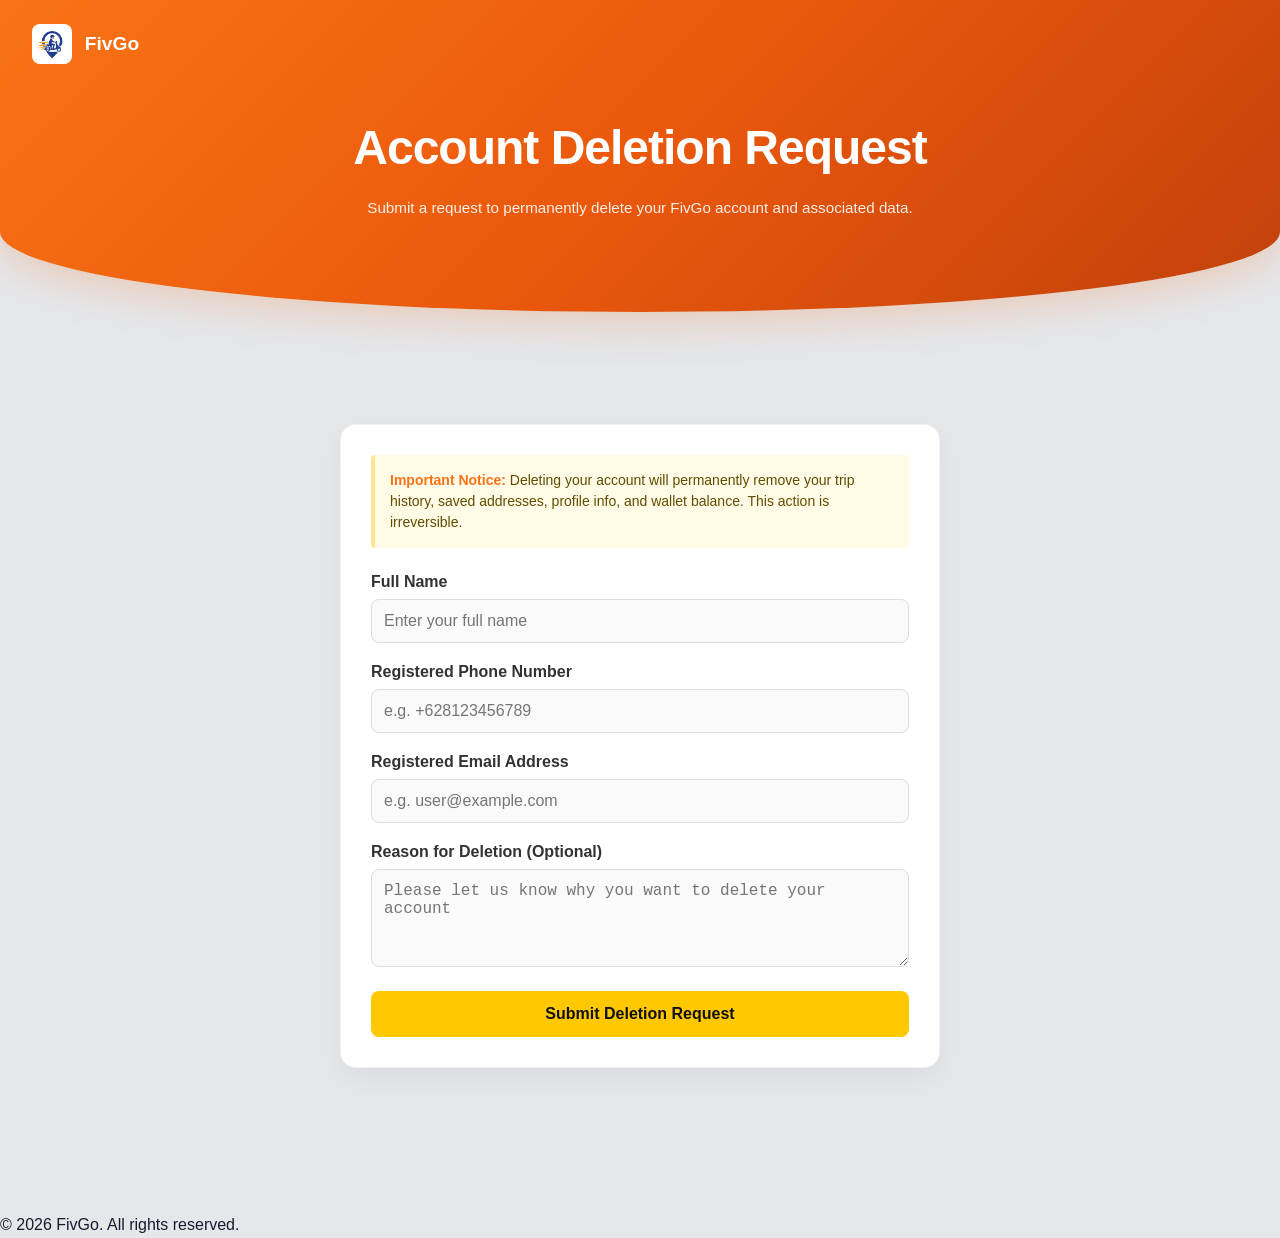
==== delete-account.html @ a9fd8360 "description about deleting account" ====
<!DOCTYPE html>
<html lang="en">
<head>
    <meta charset="UTF-8">
    <meta name="viewport" content="width=device-width, initial-scale=1.0">
    <title>FivGo - Account Deletion Request</title>
    <!-- Kita gunakan stylesheet yang sama dengan privacy policy Anda -->
    <link rel="stylesheet" href="styles.css">
    <style>
        .form-container {
            max-width: 600px;
            margin: 40px auto;
            padding: 30px;
            background: var(--bg-card, #ffffff);
            border-radius: 16px;
            box-shadow: 0 10px 30px rgba(0, 0, 0, 0.05);
            border: 1px solid rgba(0,0,0,0.05);
        }
        .form-group {
            margin-bottom: 20px;
        }
        .form-group label {
            display: block;
            margin-bottom: 8px;
            font-weight: 600;
            color: #333;
        }
        .form-group input, .form-group textarea {
            width: 100%;
            padding: 12px;
            border: 1px solid #ddd;
            border-radius: 8px;
            font-size: 16px;
            box-sizing: border-box;
            background-color: #fafafa;
        }
        .form-group input:focus, .form-group textarea:focus {
            border-color: #ffc800; /* Warna kuning khas FivGo */
            outline: none;
            background-color: #fff;
        }
        .btn-submit {
            background-color: #ffc800;
            color: #111;
            border: none;
            padding: 14px 20px;
            font-size: 16px;
            font-weight: bold;
            border-radius: 8px;
            cursor: pointer;
            width: 100%;
            transition: all 0.3s ease;
        }
        .btn-submit:hover {
            background-color: #e5b300;
            transform: translateY(-2px);
        }
        .info-box {
            background-color: #fffbe6;
            border-left: 4px solid #ffe58f;
            padding: 15px;
            border-radius: 4px;
            margin-bottom: 25px;
            font-size: 14px;
            color: #614d00;
            line-height: 1.5;
        }
        .success-message {
            display: none;
            text-align: center;
            padding: 30px;
        }
        .success-icon {
            font-size: 48px;
            color: #52c41a;
            margin-bottom: 15px;
        }
    </style>
</head>
<body>

    <!-- Header -->
    <header>
      <div class="header-container">
        <div class="header-logo">
          <div class="logo-icon" aria-hidden="true">
            <img src="assets/logo light.png" alt="FivGo Logo" />
          </div>
          <span>FivGo</span>
        </div>
      </div>

      <div class="header-content" style="padding-bottom: 40px;">
        <h1>Account Deletion Request</h1>
        <p>Submit a request to permanently delete your FivGo account and associated data.</p>
      </div>
    </header>

    <div class="container" style="display: block;">
        <div class="form-container">
            <div id="requestForm">
                <div class="info-box">
                    <strong>Important Notice:</strong> Deleting your account will permanently remove your trip history, saved addresses, profile info, and wallet balance. This action is irreversible.
                </div>
                
                <form id="deletionForm" onsubmit="handleSubmit(event)">
                    <div class="form-group">
                        <label for="fullName">Full Name</label>
                        <input type="text" id="fullName" placeholder="Enter your full name" required>
                    </div>
                    
                    <div class="form-group">
                        <label for="phone">Registered Phone Number</label>
                        <input type="tel" id="phone" placeholder="e.g. +628123456789" required>
                    </div>
                    
                    <div class="form-group">
                        <label for="email">Registered Email Address</label>
                        <input type="email" id="email" placeholder="e.g. user@example.com" required>
                    </div>
                    
                    <div class="form-group">
                        <label for="reason">Reason for Deletion (Optional)</label>
                        <textarea id="reason" rows="4" placeholder="Please let us know why you want to delete your account"></textarea>
                    </div>
                    
                    <button type="submit" class="btn-submit">Submit Deletion Request</button>
                </form>
            </div>

            <div id="successMessage" class="success-message">
                <div class="success-icon">✓</div>
                <h2>Request Submitted Successfully</h2>
                <p style="margin-top: 15px; line-height: 1.6; color: #555;">
                    Your account deletion request has been registered. For security reasons, our support team will contact you via your registered email or WhatsApp number within 48 hours to verify this request before permanently purging your data.
                </p>
            </div>
        </div>
    </div>

    <!-- Footer -->
    <footer style="margin-top: 60px;">
      <p>&copy; 2026 FivGo. All rights reserved.</p>
    </footer>

    <script>
        function handleSubmit(event) {
            event.preventDefault();
            
            // Mengambil data form
            const fullName = document.getElementById('fullName').value;
            const phone = document.getElementById('phone').value;
            const email = document.getElementById('email').value;
            const reason = document.getElementById('reason').value;

            // Di sini Anda bisa mengirim data ini ke API backend Laravel Anda atau 
            // layanan email eksternal jika diinginkan.
            // Sebagai standar kepatuhan Google, menampilkan pesan sukses konfirmasi
            // bahwa data akan diproses secara manual sudah 100% sah.
            
            document.getElementById('requestForm').style.display = 'none';
            document.getElementById('successMessage').style.display = 'block';
        }
    </script>
</body>
</html>
---- styles.css ----
* {
  margin: 0;
  padding: 0;
  box-sizing: border-box;
}

:root {
  --primary-color: #f97316;
  --primary-color-rgb: 249, 115, 22;
  --primary-hover: #ea580c;
  --primary-dark: #c2410c;
  --accent-gradient: linear-gradient(135deg, #f97316 0%, #ea580c 50%, #c2410c 100%);
  --accent-soft: rgba(249, 115, 22, 0.12);
  --accent-active: rgba(249, 115, 22, 0.22);
  --text-dark: #1a1a2e;
  --text-light: #ffffff;
  --page-bg-light: #E5E7EB;
  --page-bg-dark: #00033d;
  --bg-light: #E5E7EB;
  --bg-dark: #00033d;
  --border-light: #e0e0e0;
  --border-dark: #2a2a3e;
}

body {
  font-family: -apple-system, BlinkMacSystemFont, "Segoe UI", Roboto, Oxygen,
    Ubuntu, Cantarell, sans-serif;
  background-color: var(--bg-light);
  color: var(--text-dark);
  transition: background-color 0.3s ease, color 0.3s ease;
}

body.dark-mode {
  --primary-color: #0033ff;
  --primary-color-rgb: 0, 51, 255;
  --primary-hover: #0600ab;
  --primary-dark: #00033d;
  --accent-gradient: linear-gradient(to left, #0033ff 0%, #0600ab 50%, #00033d 100%);
  --accent-soft: rgba(0, 51, 255, 0.12);
  --accent-active: rgba(0, 51, 255, 0.22);
  background-color: var(--bg-dark);
  color: var(--text-light);
}

.banner-top a {
  color: #e74c3c;
  font-weight: 600;
  text-decoration: none;
  transition: opacity 0.3s ease;
}

.banner-top a:hover {
  opacity: 0.8;
}

body.dark-mode .banner-top {
  background: rgba(255, 255, 255, 0.05);
}

/* ===== HEADER ===== */
header {
  background: var(--accent-gradient) !important;
  color: white;
  position: relative;
  z-index: 100;
  border-radius: 0 0 50% 50% / 0 0 80px 80px;
  padding-bottom: 3.5rem;
  overflow: hidden;
  box-shadow: 0 10px 40px rgba(var(--primary-color-rgb), 0.25);
  margin-bottom: 1rem;
}

.header-container {
  max-width: 1400px;
  margin: 0 auto;
  display: flex;
  align-items: center;
  justify-content: space-between;
  gap: 2rem;
  padding: 1.5rem 2rem;
  position: relative;
  z-index: 2;
}

.header-logo {
  display: flex;
  align-items: center;
  gap: 0.8rem;
  font-weight: bold;
  font-size: 1.2rem;
  flex-shrink: 0;
}

.logo-icon {
  width: 40px;
  height: 40px;
  background: rgba(255, 255, 255, 0.2);
  border-radius: 8px;
  display: flex;
  align-items: center;
  justify-content: center;
  font-size: 1.5rem;
}

.icon {
  width: 1em;
  height: 1em;
  fill: none;
  stroke: currentColor;
  stroke-width: 2;
  stroke-linecap: round;
  stroke-linejoin: round;
}

.logo-icon .icon {
  width: 24px;
  height: 24px;
}

.logo-icon img {
  display: block;
  width: 100%;
  height: 100%;
  border-radius: 8px;
  object-fit: contain;
}

.header-content {
  text-align: center;
  padding: 2rem 2rem 1rem 2rem;
  position: relative;
  z-index: 2;
}

.header-content h1 {
  font-size: 3rem;
  font-weight: 700;
  margin-bottom: 1.5rem;
  letter-spacing: -1px;
}

.date-card {
  display: inline-block;
  background: rgba(255, 255, 255, 0.15);
  backdrop-filter: blur(10px);
  padding: 0.8rem 1.5rem;
  border-radius: 25px;
  border: 1px solid rgba(255, 255, 255, 0.2);
  margin-bottom: 1.5rem;
  font-size: 0.95rem;
}

body.dark-mode .date-card {
  background: rgba(255, 255, 255, 0.08);
  border-color: rgba(255, 255, 255, 0.1);
}

.date-card p {
  margin: 0;
  font-size: 0.95rem;
}

.header-content p {
  font-size: 0.95rem;
  opacity: 0.9;
}

.header-wave {
  display: none;
}

.header-title {
  flex: 1;
  text-align: center;
  font-size: 1.8rem;
  font-weight: 300;
  letter-spacing: 1px;
}

.header-actions {
  display: flex;
  align-items: center;
  gap: 1rem;
  flex-shrink: 0;
}

.btn-download {
  background: rgba(255, 255, 255, 0.2);
  border: 2px solid rgba(255, 255, 255, 0.3);
  color: white;
  padding: 0.6rem 1.2rem;
  border-radius: 25px;
  cursor: pointer;
  font-size: 0.9rem;
  transition: all 0.3s ease;
  white-space: nowrap;
}

.btn-download:hover {
  background: rgba(255, 255, 255, 0.3);
  transform: translateY(-2px);
}

.theme-toggle {
  width: 50px;
  height: 28px;
  background: rgba(255, 255, 255, 0.2);
  border: 2px solid rgba(255, 255, 255, 0.3);
  border-radius: 14px;
  cursor: pointer;
  display: flex;
  align-items: center;
  padding: 2px;
  transition: all 0.3s ease;
}

.theme-toggle:hover {
  background: rgba(255, 255, 255, 0.3);
}

.theme-toggle-circle {
  width: 22px;
  height: 22px;
  background: white;
  border-radius: 50%;
  transition: transform 0.3s ease;
  display: flex;
  align-items: center;
  justify-content: center;
  font-size: 0.8rem;
  color: var(--primary-color);
}

.theme-toggle-circle .icon {
  width: 15px;
  height: 15px;
}

.theme-toggle.active .theme-toggle-circle {
  transform: translateX(22px);
}

/* ===== MAIN CONTAINER ===== */
.container {
  max-width: 1400px;
  margin: 0 auto;
  display: grid;
  grid-template-columns: 280px 1fr;
  gap: 3rem;
  padding: 3rem 2rem;
  margin-top: 40px;
}

/* ===== SIDEBAR ===== */
.sidebar {
  position: sticky;
  top: 120px;
  height: fit-content;
}

.sidebar-title {
  font-size: 0.9rem;
  font-weight: 600;
  color: var(--text-dark);
  margin-bottom: 1.5rem;
  text-transform: uppercase;
  letter-spacing: 0.5px;
}

body.dark-mode .sidebar-title {
  color: var(--text-light);
}

.sidebar-nav {
  list-style: none;
}

.sidebar-nav li {
  margin-bottom: 0.5rem;
}

.sidebar-nav a {
  display: block;
  padding: 0.8rem 1rem;
  color: var(--text-dark);
  text-decoration: none;
  border-left: 3px solid transparent;
  border-radius: 4px;
  transition: all 0.3s ease;
  font-size: 0.95rem;
}

body.dark-mode .sidebar-nav a {
  color: var(--text-light);
}

.sidebar-nav a:hover {
  background: var(--accent-soft);
  border-left-color: var(--primary-color);
  padding-left: 1.3rem;
}

.sidebar-nav a.active {
  background: var(--accent-active);
  border-left-color: var(--primary-color);
  font-weight: 600;
  color: var(--primary-color);
}

/* ===== CONTENT AREA ===== */
.content {
  min-height: 100vh;
  line-height: 1.8;
}

.section {
  margin-bottom: 3.5rem;
  scroll-margin-top: 120px;
}

.section-title {
  font-size: 1.8rem;
  font-weight: 700;
  margin-bottom: 1.8rem;
  color: var(--primary-color);
  letter-spacing: -0.5px;
  border-left: 4px solid var(--primary-color);
  padding-left: 1.2rem;
  display: inline-block;
}

body.dark-mode .section-title {
  color: var(--primary-color);
  border-left-color: var(--primary-color);
}

.section-subtitle {
  font-size: 0.95rem;
  color: #666;
  margin-bottom: 1.8rem;
  line-height: 1.7;
  font-weight: 500;
}

body.dark-mode .section-subtitle {
  color: #aaa;
}

.section-text {
  line-height: 1.8;
  margin-bottom: 1.5rem;
  color: #444;
  font-size: 0.95rem;
}

body.dark-mode .section-text {
  color: #ccc;
}

.subsection-title {
  font-size: 1.2rem;
  font-weight: 700;
  margin-top: 2.5rem;
  margin-bottom: 1.2rem;
  color: #1a1a2e;
}

body.dark-mode .subsection-title {
  color: #e2e8f0;
}

/* ===== HIGHLIGHT BOX (kotak info konten) ===== */
.highlight-box {
  background: rgba(var(--primary-color-rgb), 0.08);
  border-left: 4px solid var(--primary-color);
  padding: 1.8rem;
  margin: 2.5rem 0;
  border-radius: 6px;
  line-height: 1.8;
}

body.dark-mode .highlight-box {
  background: rgba(255, 255, 255, 0.07);
  border-left: 4px solid rgba(0, 51, 255, 0.7);
}

.highlight-box p {
  margin: 0.8rem 0;
  color: #444;
  font-size: 0.95rem;
}

body.dark-mode .highlight-box p {
  color: #c8d0e8;
}

.highlight-box strong {
  color: var(--primary-color);
  font-weight: 700;
}

body.dark-mode .highlight-box strong {
  color: #6b8fff;
}

.highlight-box ul {
  margin: 1rem 0;
  list-style: none;
  padding-left: 0;
}

.highlight-box li {
  padding-left: 1.8rem;
  position: relative;
  margin-bottom: 0.8rem;
  color: #444;
  font-size: 0.95rem;
}

body.dark-mode .highlight-box li {
  color: #c8d0e8;
}

.highlight-box li:before {
  content: "✓";
  position: absolute;
  left: 0;
  color: var(--primary-color);
  font-weight: 700;
}

body.dark-mode .highlight-box li:before {
  color: #6b8fff;
}

/* ===== NOTE BOX (kotak catatan) ===== */
.note-box {
  display: flex;
  align-items: flex-start;
  gap: 0.35rem;
  background: rgba(var(--primary-color-rgb), 0.12);
  border-left: 4px solid var(--primary-color);
  border-radius: 0 10px 10px 0;
  padding: 1.4rem 1.6rem;
  margin: 1.8rem 0 2.2rem;
  color: #14213d;
  font-size: 1rem;
  font-weight: 600;
  line-height: 1.7;
}

body.dark-mode .note-box {
  background: rgba(0, 51, 255, 0.14);
  border-left-color: rgba(0, 51, 255, 0.8);
  color: #9fa8c7;
}

.note-label {
  flex-shrink: 0;
  color: var(--primary-color);
}

body.dark-mode .note-label {
  color: #6b8fff;
}

.note-text {
  color: inherit;
}

/* ===== LIST ITEMS ===== */
.list-item {
  margin-left: 0;
  margin-bottom: 0;
  color: #444;
  font-size: 0.95rem;
  line-height: 1.7;
  list-style: none;
  padding-left: 0;
}

body.dark-mode .list-item {
  color: #ccc;
}

.list-item li {
  margin-bottom: 0.8rem;
  padding-left: 1.8rem;
  position: relative;
}

.list-item li:before {
  content: "•";
  position: absolute;
  left: 0;
  color: var(--primary-color);
  font-weight: bold;
}

/* ===== STRONG ===== */
strong {
  font-weight: 700;
  color: var(--primary-color);
}

body.dark-mode strong {
  color: var(--primary-color);
}

/* ===== KEY HIGHLIGHTS SECTION ===== */
.key-highlights {
  padding: 4rem 2rem;
  margin: 3rem 0;
  background: transparent;
}

body.dark-mode .key-highlights {
  background: transparent;
}

.highlights-title {
  text-align: center;
  font-size: 2rem;
  font-weight: 700;
  color: var(--primary-color);
  margin-bottom: 3rem;
  display: flex;
  align-items: center;
  justify-content: center;
  gap: 0.7rem;
}

.title-icon {
  width: 38px;
  height: 38px;
  display: inline-flex;
  align-items: center;
  justify-content: center;
  background: var(--accent-soft);
  border: 1px solid rgba(var(--primary-color-rgb), 0.28);
  border-radius: 10px;
  color: var(--primary-color);
}

.title-icon .icon {
  width: 22px;
  height: 22px;
}

.highlights-grid {
  display: grid;
  grid-template-columns: repeat(auto-fit, minmax(250px, 1fr));
  gap: 2rem;
}

/* ===== HIGHLIGHT CARD — LIGHT MODE ===== */
.highlight-card {
  background: #f5f5f5;
  border: 2px solid #e0e0e0;
  border-radius: 12px;
  padding: 2rem;
  transition: all 0.3s ease;
}

.highlight-card:hover {
  background: #ffffff;
  border-color: var(--primary-color);
  transform: translateY(-5px);
  box-shadow: 0 12px 24px rgba(var(--primary-color-rgb), 0.15);
}

.highlight-icon {
  width: 48px;
  height: 48px;
  align-items: center;
  background: var(--accent-soft);
  border: 1px solid rgba(var(--primary-color-rgb), 0.18);
  border-radius: 12px;
  color: var(--primary-color);
  display: inline-flex;
  justify-content: center;
  margin-bottom: 1rem;
}

.highlight-icon .icon {
  width: 26px;
  height: 26px;
}

.highlight-card h3 {
  color: #1a1a2e;
  font-size: 1.2rem;
  font-weight: 700;
  margin-bottom: 0.8rem;
}

.highlight-card p {
  color: #484553;
  font-size: 0.9rem;
  line-height: 1.6;
  margin: 0;
}

/* ===== HIGHLIGHT CARD — DARK MODE ===== */
body.dark-mode .highlight-card {
  background: rgba(255, 255, 255, 0.06);
  border: 1.5px solid rgba(255, 255, 255, 0.12);
}

body.dark-mode .highlight-card:hover {
  background: rgba(255, 255, 255, 0.10);
  border-color: rgba(0, 51, 255, 0.6);
  box-shadow: 0 12px 32px rgba(0, 51, 255, 0.18);
  transform: translateY(-5px);
}

body.dark-mode .highlight-card h3 {
  color: #e8eaf6;
}

body.dark-mode .highlight-card p {
  color: #9fa8c7;
}

body.dark-mode .highlight-icon {
  background: rgba(0, 51, 255, 0.18);
  border-color: rgba(0, 51, 255, 0.35);
  color: #6b8fff;
}

@media (max-width: 768px) {
  .key-highlights {
    padding: 2rem 1rem;
    margin: 2rem 0;
  }

  .highlights-title {
    font-size: 1.5rem;
    margin-bottom: 2rem;
  }

  .highlights-grid {
    grid-template-columns: 1fr;
    gap: 1.5rem;
  }
}

@media (max-width: 900px) {
  header {
    border-radius: 0 0 50% 50% / 0 0 50px 50px;
    padding-bottom: 2.5rem;
  }

  .container {
    grid-template-columns: 1fr;
    gap: 2rem;
    padding: 2rem 1rem;
  }

  .sidebar {
    position: static;
  }

  .header-container {
    flex-direction: column;
    gap: 1rem;
    text-align: center;
  }

  .header-title {
    font-size: 1.5rem;
  }

  .header-actions {
    width: 100%;
    justify-content: center;
  }

  .sidebar-nav a:hover {
    padding-left: 1rem;
  }

  .section-title {
    font-size: 1.5rem;
  }
}

@media (max-width: 600px) {
  header {
    border-radius: 0 0 50% 50% / 0 0 35px 35px;
    padding-bottom: 2rem;
  }

  .header-container {
    gap: 0.5rem;
  }

  .header-title {
    font-size: 1.2rem;
  }

  .btn-download {
    padding: 0.5rem 0.8rem;
    font-size: 0.8rem;
  }

  .container {
    padding: 1.5rem 1rem;
  }

  .section-title {
    font-size: 1.3rem;
  }

  .section-text {
    font-size: 0.9rem;
  }
}

/* ===== DOCUMENT LAYOUT ===== */
body {
  background: var(--bg-light);
}

body:not(.dark-mode) {
  background: var(--page-bg-light);
}

body.dark-mode {
  background: var(--page-bg-dark);
}

.container {
  max-width: 1160px;
  grid-template-columns: 272px minmax(0, 1fr);
  gap: 3.5rem;
  align-items: start;
  padding-top: 2rem;
}

.sidebar {
  top: 2rem;
  max-height: calc(100vh - 4rem);
  overflow-y: auto;
  padding-right: 0.25rem;
  scrollbar-width: thin;
  scrollbar-color: rgba(var(--primary-color-rgb), 0.45) transparent;
}

.sidebar-title {
  color: #7b8192;
  font-size: 0.78rem;
  font-weight: 800;
  letter-spacing: 0.14em;
  margin: 0 0 1.25rem 0.8rem;
}

body.dark-mode .sidebar-title {
  color: #7b8192;
}

.sidebar-nav {
  display: flex;
  flex-direction: column;
  gap: 0.35rem;
}

.sidebar-nav li {
  margin-bottom: 0;
}

.sidebar-nav a {
  border-left: 3px solid transparent;
  border-radius: 7px;
  color: #7f8797;
  font-size: 0.94rem;
  font-weight: 700;
  line-height: 1.35;
  padding: 0.82rem 0.85rem;
}

body.dark-mode .sidebar-nav a {
  color: #9399a8;
}

.sidebar-nav a:hover {
  background: var(--accent-soft);
  border-left-color: rgba(var(--primary-color-rgb), 0.7);
  color: var(--primary-color);
  padding-left: 0.85rem;
}

.sidebar-nav a.active {
  background: var(--accent-active);
  border-left-color: var(--primary-color);
  color: var(--primary-color);
  font-weight: 800;
}

body.dark-mode .sidebar-nav a.active {
  background: var(--accent-active);
  color: var(--primary-color);
}

/* ===== CONTENT BOX ===== */
.content {
  background: rgba(255, 255, 255, 0.86);
  border: 1px solid rgba(var(--primary-color-rgb), 0.14);
  border-radius: 18px;
  box-shadow: 0 24px 70px rgba(16, 24, 40, 0.08);
  min-height: auto;
  padding: 3rem;
}

body.dark-mode .content {
  background: rgba(255, 255, 255, 0.05);
  border-color: rgba(255, 255, 255, 0.10);
  box-shadow: none;
}

.section {
  margin-bottom: 3.3rem;
  scroll-margin-top: 2rem;
}

.section:last-child {
  margin-bottom: 0;
}

.section-title {
  align-items: center;
  border-bottom: 1px solid rgba(var(--primary-color-rgb), 0.14);
  border-left: 4px solid var(--primary-color);
  color: #111827;
  display: flex;
  font-size: 1.75rem;
  font-weight: 800;
  letter-spacing: 0;
  margin-bottom: 1.35rem;
  padding: 0 0 0.55rem 0.85rem;
  width: 100%;
}

body.dark-mode .section-title {
  border-bottom-color: rgba(255, 255, 255, 0.08);
  border-left-color: var(--primary-color);
  color: #ffffff;
}

.section-subtitle,
.section-text,
.list-item,
.highlight-box p {
  color: #4b5563;
  font-size: 1rem;
}

body.dark-mode .section-subtitle,
body.dark-mode .section-text,
body.dark-mode .list-item,
body.dark-mode .highlight-box p {
  color: #b8c4d8;
}

.subsection-title {
  color: #111827;
  font-size: 1.18rem;
  letter-spacing: 0;
  margin-top: 2.2rem;
}

body.dark-mode .subsection-title {
  color: #e8eaf6;
}

.list-item li:before {
  color: var(--primary-color);
}

strong {
  color: var(--primary-color);
}

body.dark-mode strong {
  color: #6b8fff;
}

/* ===== FOOTER ===== */
.site-footer {
  position: relative;
  margin-top: 2.5rem;
  padding: 3rem 5.5rem;
  background: var(--accent-gradient) !important;
  border-top: 1px solid rgba(var(--primary-color-rgb), 0.35);
  text-align: center;
}

.footer-inner {
  max-width: 900px;
  margin: 0 auto;
}

.footer-inner p {
  color: rgba(255, 255, 255, 0.86);
  font-size: 0.95rem;
  line-height: 1.7;
  margin: 0;
}

.footer-inner p + p {
  margin-top: 0.65rem;
}

.footer-top-link {
  position: fixed;
  right: 1.75rem;
  bottom: 1.75rem;
  z-index: 120;
  width: 44px;
  height: 44px;
  display: inline-flex;
  align-items: center;
  justify-content: center;
  background: var(--accent-gradient) !important;
  border-radius: 50%;
  color: #ffffff;
  font-size: 1.45rem;
  font-weight: 700;
  line-height: 1;
  text-decoration: none;
  box-shadow: 0 12px 30px rgba(var(--primary-color-rgb), 0.28);
  opacity: 1;
  pointer-events: auto;
  transform: translateY(0);
  transition: background 0.2s ease, opacity 0.2s ease, transform 0.2s ease;
}

.footer-top-link.is-hidden {
  opacity: 0;
  pointer-events: none;
  transform: translateY(12px);
}

.footer-top-link:hover {
  background: var(--primary-hover) !important;
  transform: translateY(-2px);
}

@media (max-width: 900px) {
  .container {
    grid-template-columns: 1fr;
    gap: 1.5rem;
    max-width: 760px;
    padding: 1.5rem 1rem;
  }

  .sidebar {
    background: rgba(255, 255, 255, 0.82);
    border: 1px solid rgba(var(--primary-color-rgb), 0.14);
    border-radius: 14px;
    max-height: none;
    overflow: visible;
    padding: 1rem;
  }

  body.dark-mode .sidebar {
    background: rgba(255, 255, 255, 0.05);
    border-color: rgba(255, 255, 255, 0.10);
  }

  .sidebar-title {
    margin-left: 0;
  }

  .sidebar-nav {
    display: grid;
    grid-template-columns: repeat(2, minmax(0, 1fr));
  }

  .content {
    border-radius: 14px;
    padding: 2rem;
  }

  .site-footer {
    padding: 2.5rem 4.5rem 2.5rem 1rem;
  }
}

@media (max-width: 600px) {
  .sidebar-nav {
    grid-template-columns: 1fr;
  }

  .content {
    padding: 1.4rem;
  }

  .section-title {
    font-size: 1.35rem;
  }

  .site-footer {
    padding: 2.25rem 1rem 5rem;
  }

  .footer-top-link {
    bottom: 1rem;
    right: 1rem;
  }

  .footer-top-link:hover {
    transform: translateY(-2px);
  }
}
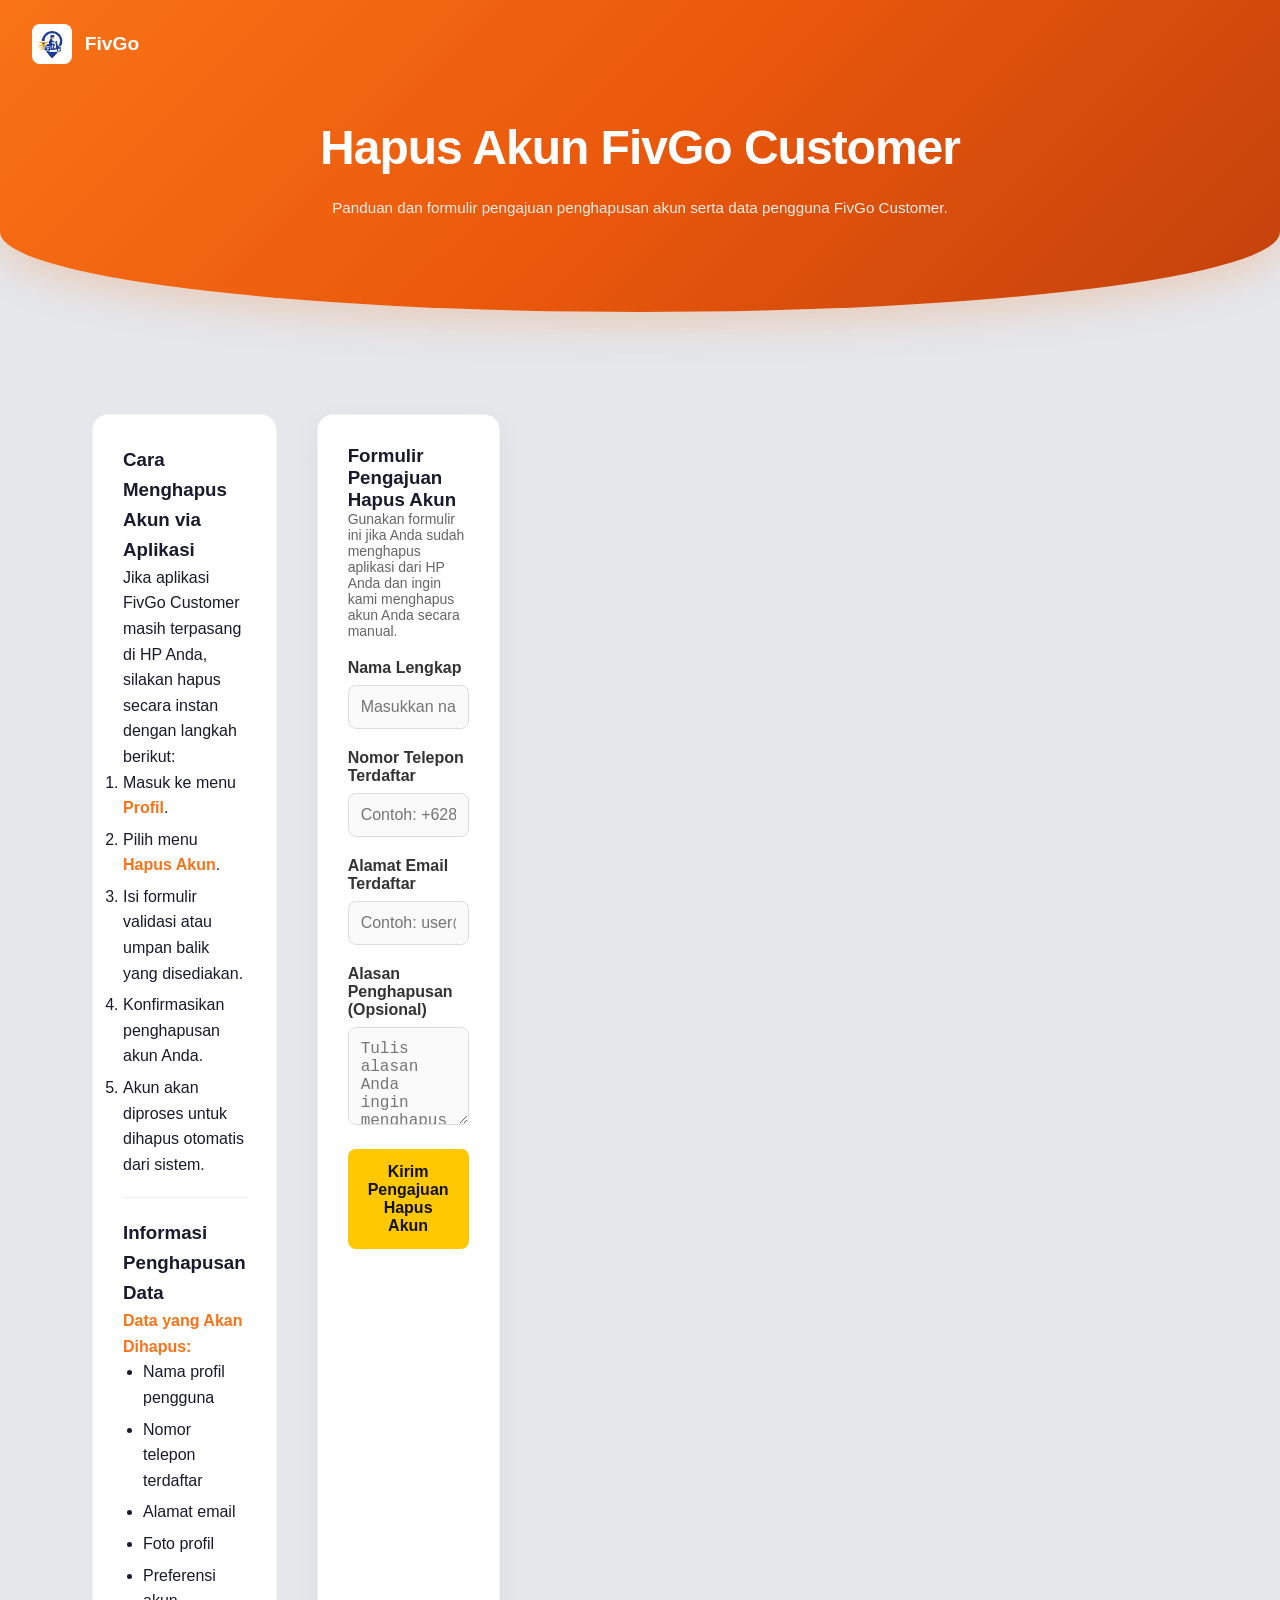
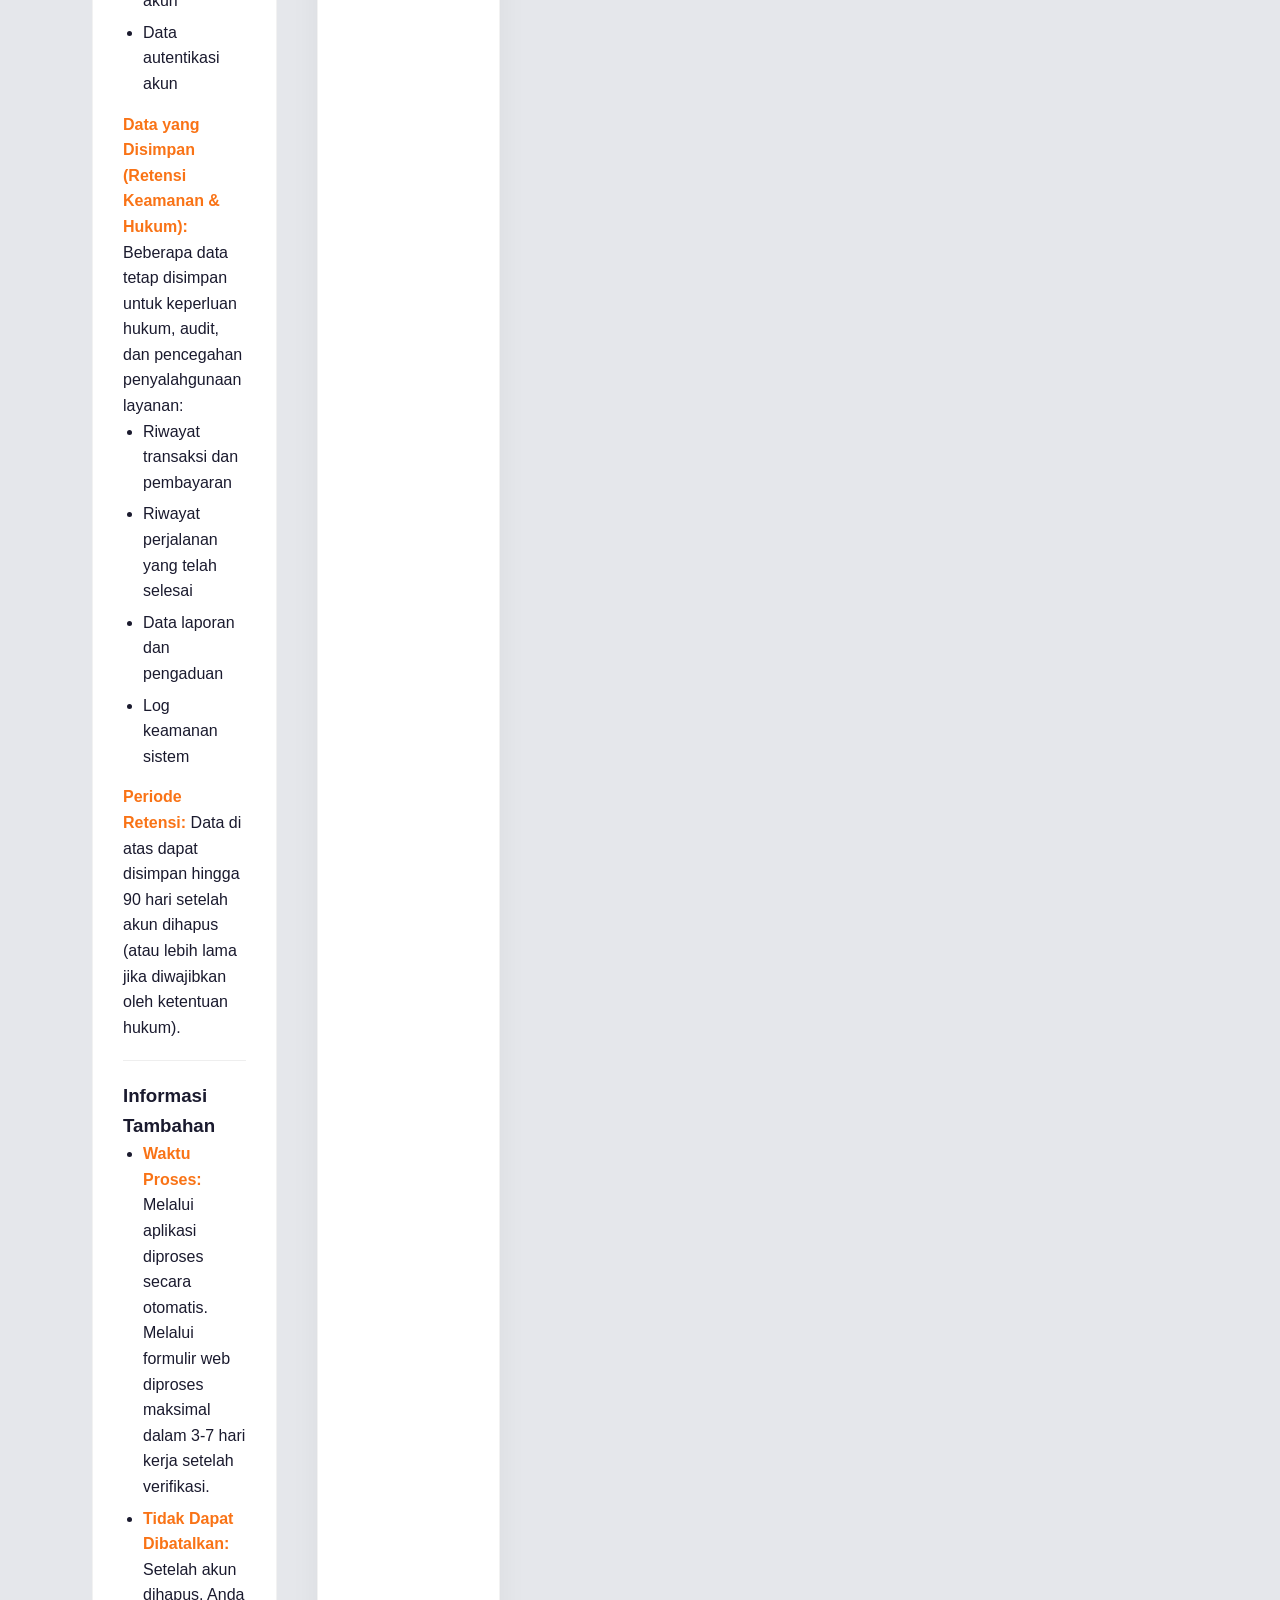
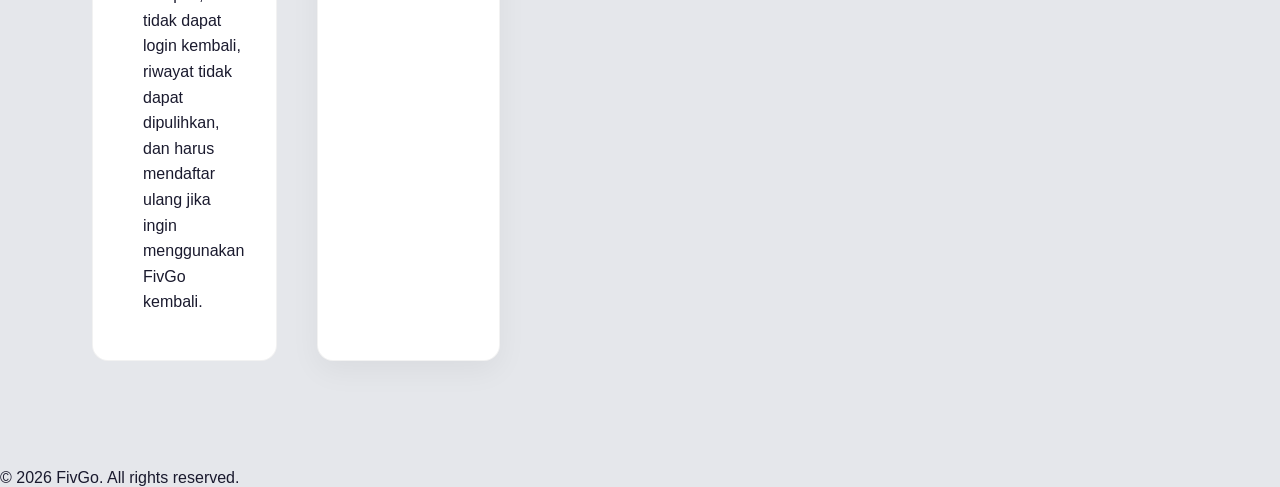
==== commit 6e9ee437: "1" ====
--- a/delete-account.html
+++ b/delete-account.html
@@ -3,15 +3,30 @@
 <head>
     <meta charset="UTF-8">
     <meta name="viewport" content="width=device-width, initial-scale=1.0">
-    <title>FivGo - Account Deletion Request</title>
-    <!-- Kita gunakan stylesheet yang sama dengan privacy policy Anda -->
+    <title>FivGo Customer - Account Deletion</title>
     <link rel="stylesheet" href="styles.css">
     <style>
-        .form-container {
-            max-width: 600px;
-            margin: 40px auto;
+        .page-layout {
+            display: grid;
+            grid-template-columns: 1fr 1fr;
+            gap: 40px;
+            margin-top: 30px;
+        }
+        @media (max-width: 768px) {
+            .page-layout {
+                grid-template-columns: 1fr;
+            }
+        }
+        .info-panel {
+            background: var(--bg-card, #ffffff);
             padding: 30px;
+            border-radius: 16px;
+            border: 1px solid rgba(0,0,0,0.05);
+            line-height: 1.6;
+        }
+        .form-panel {
             background: var(--bg-card, #ffffff);
+            padding: 30px;
             border-radius: 16px;
             box-shadow: 0 10px 30px rgba(0, 0, 0, 0.05);
             border: 1px solid rgba(0,0,0,0.05);
@@ -35,7 +50,7 @@
             background-color: #fafafa;
         }
         .form-group input:focus, .form-group textarea:focus {
-            border-color: #ffc800; /* Warna kuning khas FivGo */
+            border-color: #ffc800;
             outline: none;
             background-color: #fff;
         }
@@ -55,25 +70,17 @@
             background-color: #e5b300;
             transform: translateY(-2px);
         }
-        .info-box {
-            background-color: #fffbe6;
-            border-left: 4px solid #ffe58f;
-            padding: 15px;
-            border-radius: 4px;
-            margin-bottom: 25px;
-            font-size: 14px;
-            color: #614d00;
-            line-height: 1.5;
-        }
-        .success-message {
-            display: none;
-            text-align: center;
-            padding: 30px;
-        }
-        .success-icon {
-            font-size: 48px;
-            color: #52c41a;
+        .divider {
+            margin: 20px 0;
+            border: 0;
+            border-top: 1px solid #eee;
+        }
+        ul {
+            padding-left: 20px;
             margin-bottom: 15px;
+        }
+        li {
+            margin-bottom: 6px;
         }
     </style>
 </head>
@@ -91,75 +98,119 @@
       </div>
 
       <div class="header-content" style="padding-bottom: 40px;">
-        <h1>Account Deletion Request</h1>
-        <p>Submit a request to permanently delete your FivGo account and associated data.</p>
+        <h1>Hapus Akun FivGo Customer</h1>
+        <p>Panduan dan formulir pengajuan penghapusan akun serta data pengguna FivGo Customer.</p>
       </div>
     </header>
 
-    <div class="container" style="display: block;">
-        <div class="form-container">
-            <div id="requestForm">
-                <div class="info-box">
-                    <strong>Important Notice:</strong> Deleting your account will permanently remove your trip history, saved addresses, profile info, and wallet balance. This action is irreversible.
+    <div class="container">
+        <div class="page-layout">
+            
+            <!-- Panel Kiri: Panduan & Informasi Retensi -->
+            <div class="info-panel">
+                <h3>Cara Menghapus Akun via Aplikasi</h3>
+                <p>Jika aplikasi FivGo Customer masih terpasang di HP Anda, silakan hapus secara instan dengan langkah berikut:</p>
+                <ol>
+                    <li>Masuk ke menu <strong>Profil</strong>.</li>
+                    <li>Pilih menu <strong>Hapus Akun</strong>.</li>
+                    <li>Isi formulir validasi atau umpan balik yang disediakan.</li>
+                    <li>Konfirmasikan penghapusan akun Anda.</li>
+                    <li>Akun akan diproses untuk dihapus otomatis dari sistem.</li>
+                </ol>
+                
+                <hr class="divider">
+
+                <h3>Informasi Penghapusan Data</h3>
+                <p><strong>Data yang Akan Dihapus:</strong></p>
+                <ul>
+                    <li>Nama profil pengguna</li>
+                    <li>Nomor telepon terdaftar</li>
+                    <li>Alamat email</li>
+                    <li>Foto profil</li>
+                    <li>Preferensi akun</li>
+                    <li>Data autentikasi akun</li>
+                </ul>
+
+                <p><strong>Data yang Disimpan (Retensi Keamanan & Hukum):</strong></p>
+                <p>Beberapa data tetap disimpan untuk keperluan hukum, audit, dan pencegahan penyalahgunaan layanan:</p>
+                <ul>
+                    <li>Riwayat transaksi dan pembayaran</li>
+                    <li>Riwayat perjalanan yang telah selesai</li>
+                    <li>Data laporan dan pengaduan</li>
+                    <li>Log keamanan sistem</li>
+                </ul>
+                <p><strong>Periode Retensi:</strong> Data di atas dapat disimpan hingga 90 hari setelah akun dihapus (atau lebih lama jika diwajibkan oleh ketentuan hukum).</p>
+
+                <hr class="divider">
+
+                <h3>Informasi Tambahan</h3>
+                <ul>
+                    <li><strong>Waktu Proses:</strong> Melalui aplikasi diproses secara otomatis. Melalui formulir web diproses maksimal dalam 3-7 hari kerja setelah verifikasi.</li>
+                    <li><strong>Tidak Dapat Dibatalkan:</strong> Setelah akun dihapus, Anda tidak dapat login kembali, riwayat tidak dapat dipulihkan, dan harus mendaftar ulang jika ingin menggunakan FivGo kembali.</li>
+                </ul>
+            </div>
+
+            <!-- Panel Kanan: Formulir Pengajuan Web (Wajib Google) -->
+            <div class="form-panel">
+                <h3>Formulir Pengajuan Hapus Akun</h3>
+                <p style="color: #666; font-size: 14px; margin-bottom: 20px;">
+                    Gunakan formulir ini jika Anda sudah menghapus aplikasi dari HP Anda dan ingin kami menghapus akun Anda secara manual.
+                </p>
+
+                <!-- 
+                  Ganti "support@fivgo.app" di bawah dengan email Anda yang aktif 
+                  agar notifikasi pengajuan masuk langsung ke email Anda.
+                -->
+                <form action="https://formsubmit.co/support@fivgo.app" method="POST">
+                    
+                    <!-- Pengaturan FormSubmit untuk redirect sukses -->
+                    <input type="hidden" name="_next" value="https://fivgo-ubp.github.io/Privacy-Police-Fivgo/delete-account.html?status=success">
+                    <input type="hidden" name="_subject" value="Permintaan Hapus Akun FivGo Customer">
+                    
+                    <div class="form-group">
+                        <label for="fullName">Nama Lengkap</label>
+                        <input type="text" name="Nama Lengkap" id="fullName" placeholder="Masukkan nama lengkap Anda" required>
+                    </div>
+                    
+                    <div class="form-group">
+                        <label for="phone">Nomor Telepon Terdaftar</label>
+                        <input type="tel" name="Nomor Telepon" id="phone" placeholder="Contoh: +6281298682260" required>
+                    </div>
+                    
+                    <div class="form-group">
+                        <label for="email">Alamat Email Terdaftar</label>
+                        <input type="email" name="Email" id="email" placeholder="Contoh: user@email.com" required>
+                    </div>
+                    
+                    <div class="form-group">
+                        <label for="reason">Alasan Penghapusan (Opsional)</label>
+                        <textarea name="Alasan Penghapusan" id="reason" rows="4" placeholder="Tulis alasan Anda ingin menghapus akun..."></textarea>
+                    </div>
+                    
+                    <button type="submit" class="btn-submit">Kirim Pengajuan Hapus Akun</button>
+                </form>
+
+                <!-- Notifikasi sukses setelah submit -->
+                <div id="successNotice" style="display: none; margin-top: 20px; padding: 15px; background: #e6ffed; border: 1px solid #b7eb8f; color: #1f6b21; border-radius: 8px; text-align: center;">
+                    <strong>✓ Pengajuan Berhasil Dikirim!</strong><br>
+                    Kami akan mengirimkan pesan verifikasi ke nomor WhatsApp/Email Anda dalam 3-7 hari kerja untuk mengonfirmasi sebelum data dihapus secara permanen.
                 </div>
-                
-                <form id="deletionForm" onsubmit="handleSubmit(event)">
-                    <div class="form-group">
-                        <label for="fullName">Full Name</label>
-                        <input type="text" id="fullName" placeholder="Enter your full name" required>
-                    </div>
-                    
-                    <div class="form-group">
-                        <label for="phone">Registered Phone Number</label>
-                        <input type="tel" id="phone" placeholder="e.g. +628123456789" required>
-                    </div>
-                    
-                    <div class="form-group">
-                        <label for="email">Registered Email Address</label>
-                        <input type="email" id="email" placeholder="e.g. user@example.com" required>
-                    </div>
-                    
-                    <div class="form-group">
-                        <label for="reason">Reason for Deletion (Optional)</label>
-                        <textarea id="reason" rows="4" placeholder="Please let us know why you want to delete your account"></textarea>
-                    </div>
-                    
-                    <button type="submit" class="btn-submit">Submit Deletion Request</button>
-                </form>
             </div>
 
-            <div id="successMessage" class="success-message">
-                <div class="success-icon">✓</div>
-                <h2>Request Submitted Successfully</h2>
-                <p style="margin-top: 15px; line-height: 1.6; color: #555;">
-                    Your account deletion request has been registered. For security reasons, our support team will contact you via your registered email or WhatsApp number within 48 hours to verify this request before permanently purging your data.
-                </p>
-            </div>
         </div>
     </div>
 
-    <!-- Footer -->
     <footer style="margin-top: 60px;">
       <p>&copy; 2026 FivGo. All rights reserved.</p>
     </footer>
 
     <script>
-        function handleSubmit(event) {
-            event.preventDefault();
-            
-            // Mengambil data form
-            const fullName = document.getElementById('fullName').value;
-            const phone = document.getElementById('phone').value;
-            const email = document.getElementById('email').value;
-            const reason = document.getElementById('reason').value;
-
-            // Di sini Anda bisa mengirim data ini ke API backend Laravel Anda atau 
-            // layanan email eksternal jika diinginkan.
-            // Sebagai standar kepatuhan Google, menampilkan pesan sukses konfirmasi
-            // bahwa data akan diproses secara manual sudah 100% sah.
-            
-            document.getElementById('requestForm').style.display = 'none';
-            document.getElementById('successMessage').style.display = 'block';
+        // Cek jika halaman dimuat setelah sukses submit
+        const urlParams = new URLSearchParams(window.location.search);
+        if (urlParams.get('status') === 'success') {
+            document.getElementById('successNotice').style.display = 'block';
+            // Scroll ke bawah agar notifikasi sukses terlihat
+            document.getElementById('successNotice').scrollIntoView({ behavior: 'smooth' });
         }
     </script>
 </body>
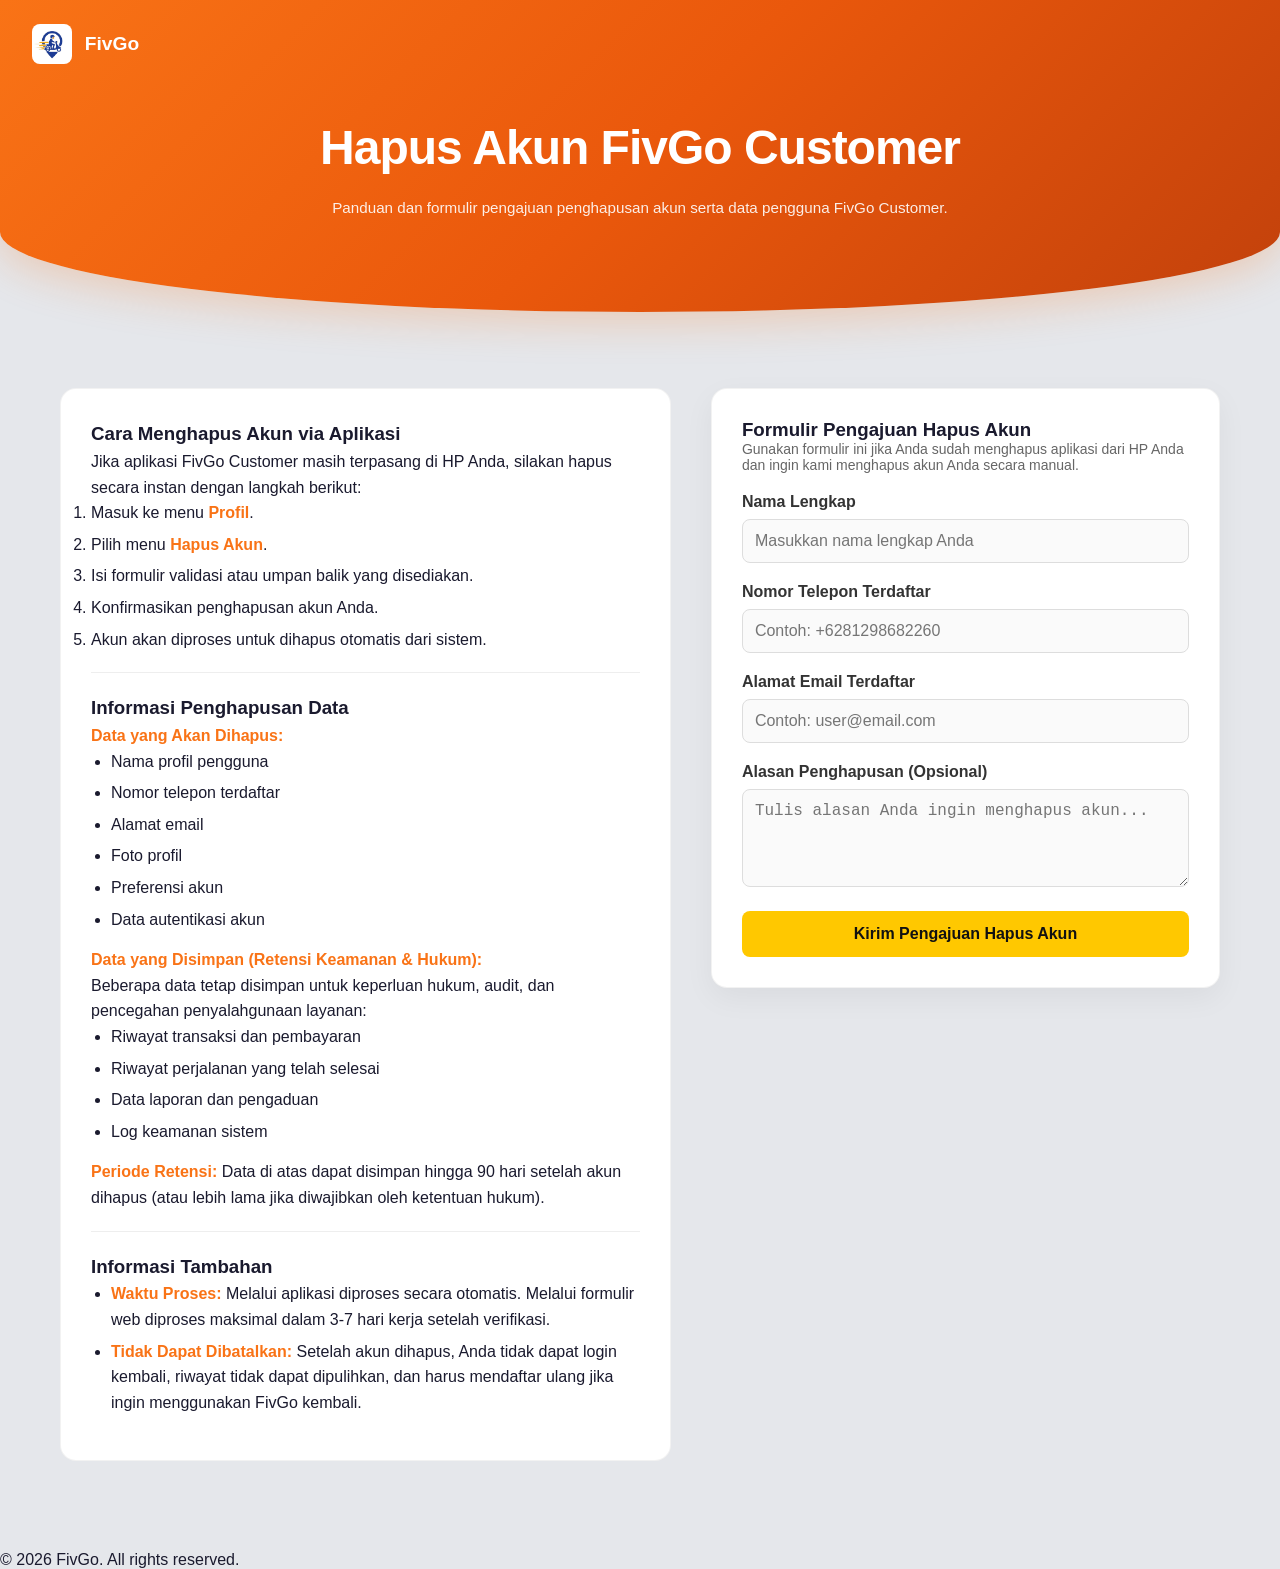
==== commit 99c31553: "change style" ====
--- a/delete-account.html
+++ b/delete-account.html
@@ -6,17 +6,28 @@
     <title>FivGo Customer - Account Deletion</title>
     <link rel="stylesheet" href="styles.css">
     <style>
+        /* Memaksa kontainer agar tidak terbagi menjadi 2 kolom menu di desktop */
+        .container {
+            max-width: 1200px !important;
+            margin: 0 auto !important;
+            padding: 30px 20px !important;
+            display: block !important;
+        }
+        
         .page-layout {
             display: grid;
-            grid-template-columns: 1fr 1fr;
+            grid-template-columns: 1.2fr 1fr;
             gap: 40px;
             margin-top: 30px;
         }
-        @media (max-width: 768px) {
+        
+        @media (max-width: 900px) {
             .page-layout {
                 grid-template-columns: 1fr;
+                gap: 30px;
             }
         }
+        
         .info-panel {
             background: var(--bg-card, #ffffff);
             padding: 30px;
@@ -24,22 +35,27 @@
             border: 1px solid rgba(0,0,0,0.05);
             line-height: 1.6;
         }
+        
         .form-panel {
             background: var(--bg-card, #ffffff);
             padding: 30px;
             border-radius: 16px;
             box-shadow: 0 10px 30px rgba(0, 0, 0, 0.05);
             border: 1px solid rgba(0,0,0,0.05);
-        }
+            height: fit-content;
+        }
+        
         .form-group {
             margin-bottom: 20px;
         }
+        
         .form-group label {
             display: block;
             margin-bottom: 8px;
             font-weight: 600;
             color: #333;
         }
+        
         .form-group input, .form-group textarea {
             width: 100%;
             padding: 12px;
@@ -49,11 +65,13 @@
             box-sizing: border-box;
             background-color: #fafafa;
         }
+        
         .form-group input:focus, .form-group textarea:focus {
             border-color: #ffc800;
             outline: none;
             background-color: #fff;
         }
+        
         .btn-submit {
             background-color: #ffc800;
             color: #111;
@@ -66,19 +84,23 @@
             width: 100%;
             transition: all 0.3s ease;
         }
+        
         .btn-submit:hover {
             background-color: #e5b300;
             transform: translateY(-2px);
         }
+        
         .divider {
             margin: 20px 0;
             border: 0;
             border-top: 1px solid #eee;
         }
+        
         ul {
             padding-left: 20px;
             margin-bottom: 15px;
         }
+        
         li {
             margin-bottom: 6px;
         }
@@ -157,11 +179,8 @@
                     Gunakan formulir ini jika Anda sudah menghapus aplikasi dari HP Anda dan ingin kami menghapus akun Anda secara manual.
                 </p>
 
-                <!-- 
-                  Ganti "support@fivgo.app" di bawah dengan email Anda yang aktif 
-                  agar notifikasi pengajuan masuk langsung ke email Anda.
-                -->
-                <form action="https://formsubmit.co/support@fivgo.app" method="POST">
+                <!-- Menggunakan FormSubmit dengan email tujuan fivgoubp@gmail.com -->
+                <form action="https://formsubmit.co/fivgoubp@gmail.com" method="POST">
                     
                     <!-- Pengaturan FormSubmit untuk redirect sukses -->
                     <input type="hidden" name="_next" value="https://fivgo-ubp.github.io/Privacy-Police-Fivgo/delete-account.html?status=success">
@@ -209,7 +228,6 @@
         const urlParams = new URLSearchParams(window.location.search);
         if (urlParams.get('status') === 'success') {
             document.getElementById('successNotice').style.display = 'block';
-            // Scroll ke bawah agar notifikasi sukses terlihat
             document.getElementById('successNotice').scrollIntoView({ behavior: 'smooth' });
         }
     </script>
